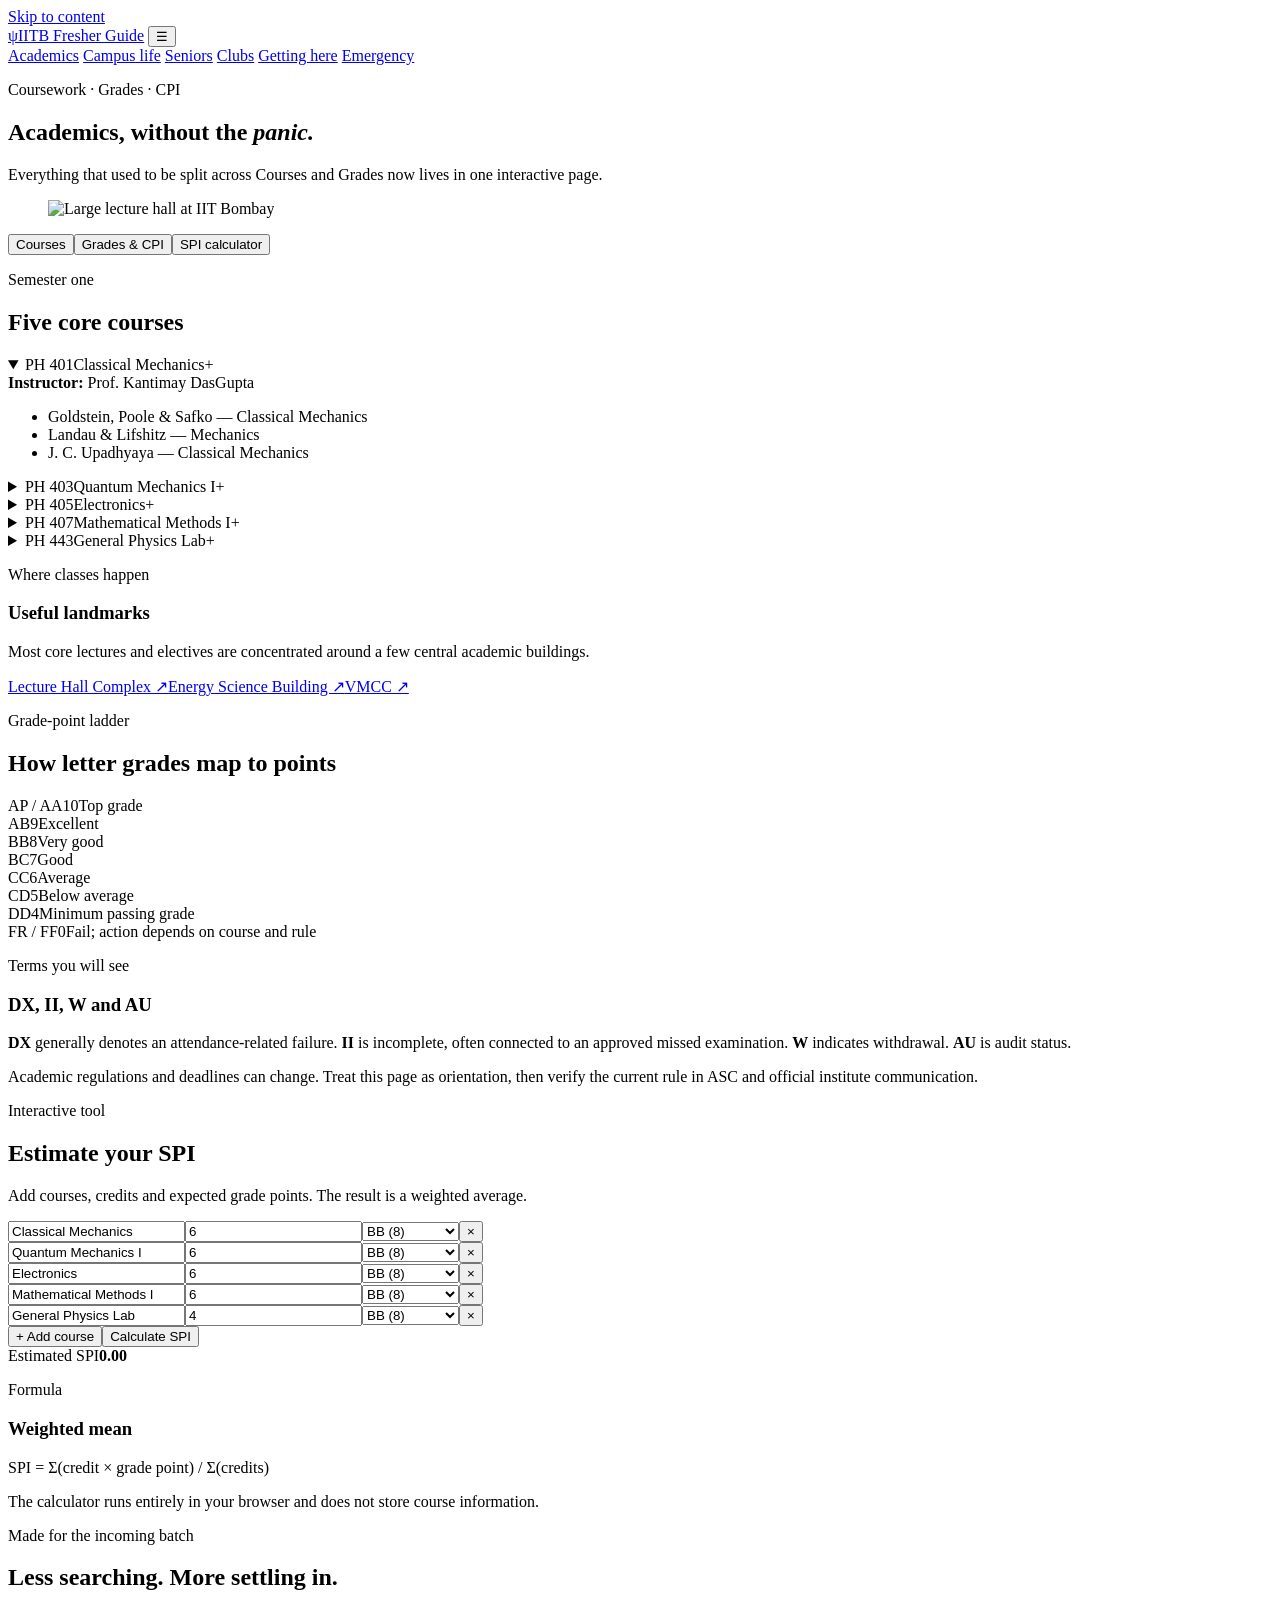
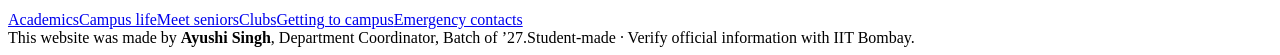
==== academics.html @ ac605605 "Create academics.html" ====
<!doctype html><html lang="en"><head><meta charset="utf-8"><meta name="viewport" content="width=device-width,initial-scale=1"><meta name="description" content="First-semester courses, grades, CPI and SPI calculator for IIT Bombay MSc Physics freshers."><meta name="theme-color" content="#111411"><title>Academics — IITB Fresher Guide</title><link rel="stylesheet" href="./styles.css"></head><body>
<a class="skip-link" href="#main">Skip to content</a>
<nav class="site-nav" aria-label="Primary navigation">
  <div class="shell nav-inner">
    <a class="brand" href="./index.html"><span class="brand-mark">ψ</span><span>IITB Fresher Guide</span></a>
    <button class="menu-toggle" type="button" aria-label="Open navigation" aria-expanded="false">☰</button>
    <div class="nav-links">
      <a href="./academics.html">Academics</a>
      <a href="./campus-life.html">Campus life</a>
      <a href="./seniors.html">Seniors</a>
      <a href="./clubs.html">Clubs</a>
      <a href="./transport.html">Getting here</a>
      <a class="nav-urgent" href="./emergency.html">Emergency</a>
    </div>
  </div>
</nav><main id="main">
<section class="page-hero"><div class="shell page-hero-grid"><div class="reveal"><p class="kicker">Coursework · Grades · CPI</p><h1 class="page-title">Academics, without the <em>panic.</em></h1><p class="lede">Everything that used to be split across Courses and Grades now lives in one interactive page.</p></div><figure class="page-visual reveal"><img src="./assets/lecture-hall.webp" alt="Large lecture hall at IIT Bombay"></figure></div></section>
<section class="section"><div class="shell"><div class="tab-bar" data-tabs=".academic-panel"><button class="tab-button" data-tab="courses" type="button">Courses</button><button class="tab-button" data-tab="grades" type="button">Grades & CPI</button><button class="tab-button" data-tab="calculator" type="button">SPI calculator</button></div>
<section id="courses" class="tab-panel academic-panel"><div class="content-grid"><div class="panel span-8"><p class="eyebrow">Semester one</p><h2>Five core courses</h2><div class="course-list">
<details class="course" open><summary><span class="course-code">PH 401</span><span class="course-title">Classical Mechanics</span><span class="course-plus">+</span></summary><div class="course-body"><strong>Instructor:</strong> Prof. Kantimay DasGupta<ul class="book-list"><li>Goldstein, Poole & Safko — Classical Mechanics</li><li>Landau & Lifshitz — Mechanics</li><li>J. C. Upadhyaya — Classical Mechanics</li></ul></div></details>
<details class="course"><summary><span class="course-code">PH 403</span><span class="course-title">Quantum Mechanics I</span><span class="course-plus">+</span></summary><div class="course-body"><strong>Instructor:</strong> Prof. Hridis Pal<ul class="book-list"><li>Nouredine Zettili — Quantum Mechanics</li><li>J. J. Sakurai — Modern Quantum Mechanics</li></ul></div></details>
<details class="course"><summary><span class="course-code">PH 405</span><span class="course-title">Electronics</span><span class="course-plus">+</span></summary><div class="course-body"><strong>Instructor:</strong> Prof. M. Maniraj<ul class="book-list"><li>Bryan H. Suits — Electronics for Physicists</li><li>Dennis L. Eggleston — Basic Electronics for Scientists and Engineers</li></ul></div></details>
<details class="course"><summary><span class="course-code">PH 407</span><span class="course-title">Mathematical Methods I</span><span class="course-plus">+</span></summary><div class="course-body"><strong>Instructor:</strong> Prof. Anirban Sain<ul class="book-list"><li>Arfken, Weber & Harris — Mathematical Methods for Physicists</li><li>Riley, Hobson & Bence — Mathematical Methods for Physics and Engineering</li></ul></div></details>
<details class="course"><summary><span class="course-code">PH 443</span><span class="course-title">General Physics Lab</span><span class="course-plus">+</span></summary><div class="course-body"><strong>Instructor:</strong> Prof. Pradip Sarin<p>Keep lab records current. A neat graph and uncertainty analysis are part of the experiment, not decoration.</p></div></details>
</div></div><aside class="panel span-4"><p class="eyebrow">Where classes happen</p><h3>Useful landmarks</h3><p>Most core lectures and electives are concentrated around a few central academic buildings.</p><div class="course-list"><a class="btn btn-secondary" target="_blank" rel="noopener" href="https://www.google.com/maps/search/?api=1&query=Lecture+Hall+Complex+IIT+Bombay">Lecture Hall Complex ↗</a><a class="btn btn-secondary" target="_blank" rel="noopener" href="https://www.google.com/maps/search/?api=1&query=DESE+IIT+Bombay">Energy Science Building ↗</a><a class="btn btn-secondary" target="_blank" rel="noopener" href="https://www.google.com/maps/search/?api=1&query=VMCC+IIT+Bombay">VMCC ↗</a></div></aside></div></section>
<section id="grades" class="tab-panel academic-panel"><div class="content-grid"><div class="panel span-7"><p class="eyebrow">Grade-point ladder</p><h2>How letter grades map to points</h2><div class="grade-ladder"><div class="grade-row"><span class="grade-letter">AP / AA</span><span class="grade-point">10</span><span>Top grade</span></div><div class="grade-row"><span class="grade-letter">AB</span><span class="grade-point">9</span><span>Excellent</span></div><div class="grade-row"><span class="grade-letter">BB</span><span class="grade-point">8</span><span>Very good</span></div><div class="grade-row"><span class="grade-letter">BC</span><span class="grade-point">7</span><span>Good</span></div><div class="grade-row"><span class="grade-letter">CC</span><span class="grade-point">6</span><span>Average</span></div><div class="grade-row"><span class="grade-letter">CD</span><span class="grade-point">5</span><span>Below average</span></div><div class="grade-row"><span class="grade-letter">DD</span><span class="grade-point">4</span><span>Minimum passing grade</span></div><div class="grade-row"><span class="grade-letter">FR / FF</span><span class="grade-point">0</span><span>Fail; action depends on course and rule</span></div></div></div><div class="panel span-5"><p class="eyebrow">Terms you will see</p><h3>DX, II, W and AU</h3><p><strong>DX</strong> generally denotes an attendance-related failure. <strong>II</strong> is incomplete, often connected to an approved missed examination. <strong>W</strong> indicates withdrawal. <strong>AU</strong> is audit status.</p><p>Academic regulations and deadlines can change. Treat this page as orientation, then verify the current rule in ASC and official institute communication.</p></div></div></section>
<section id="calculator" class="tab-panel academic-panel"><div class="content-grid"><div class="panel span-8"><p class="eyebrow">Interactive tool</p><h2>Estimate your SPI</h2><p>Add courses, credits and expected grade points. The result is a weighted average.</p><div class="calculator" id="spi-calculator"><div id="calc-rows"></div><div class="calc-actions"><button class="btn btn-secondary" id="add-course" type="button">+ Add course</button><button class="btn btn-primary" id="calculate-spi" type="button">Calculate SPI</button></div><div class="calc-result" aria-live="polite"><span>Estimated SPI</span><strong id="spi-result">0.00</strong></div></div></div><aside class="panel span-4"><p class="eyebrow">Formula</p><h3>Weighted mean</h3><p>SPI = Σ(credit × grade point) / Σ(credits)</p><p>The calculator runs entirely in your browser and does not store course information.</p></aside></div></section>
</div></section></main>
<footer class="site-footer">
  <div class="shell footer-main">
    <div><p class="eyebrow">Made for the incoming batch</p><h2 class="footer-title">Less searching. More settling in.</h2></div>
    <div class="footer-links"><a href="./academics.html">Academics</a><a href="./campus-life.html">Campus life</a><a href="./seniors.html">Meet seniors</a><a href="./clubs.html">Clubs</a><a href="./transport.html">Getting to campus</a><a href="./emergency.html">Emergency contacts</a></div>
  </div>
  <div class="shell credit-band"><span>This website was made by <strong>Ayushi Singh</strong>, Department Coordinator, Batch of ’27.</span><span>Student-made · Verify official information with IIT Bombay.</span></div>
</footer>
<script src="./site.js"></script>
<script>
const rows=document.querySelector('#calc-rows');
const gradeOptions=[['AP / AA',10],['AB',9],['BB',8],['BC',7],['CC',6],['CD',5],['DD',4],['FR / FF',0]];
function addRow(name='',credits=6,point=8){const row=document.createElement('div');row.className='calc-row';row.innerHTML=`<input class="field" aria-label="Course name" placeholder="Course name" value="${name}"><input class="field" aria-label="Credits" type="number" min="0" step=".5" value="${credits}"><select class="field grade-select" aria-label="Expected grade">${gradeOptions.map(([g,p])=>`<option value="${p}" ${p===point?'selected':''}>${g} (${p})</option>`).join('')}</select><button class="remove-row" type="button" aria-label="Remove course">×</button>`;row.querySelector('.remove-row').addEventListener('click',()=>row.remove());rows.appendChild(row)}
[['Classical Mechanics',6,8],['Quantum Mechanics I',6,8],['Electronics',6,8],['Mathematical Methods I',6,8],['General Physics Lab',4,8]].forEach(x=>addRow(...x));
document.querySelector('#add-course').addEventListener('click',()=>addRow());document.querySelector('#calculate-spi').addEventListener('click',()=>{let weighted=0,total=0;document.querySelectorAll('.calc-row').forEach(row=>{const c=Number(row.children[1].value);const p=Number(row.children[2].value);if(c>0){weighted+=c*p;total+=c}});document.querySelector('#spi-result').textContent=total?(weighted/total).toFixed(2):'0.00'});
</script></body></html>
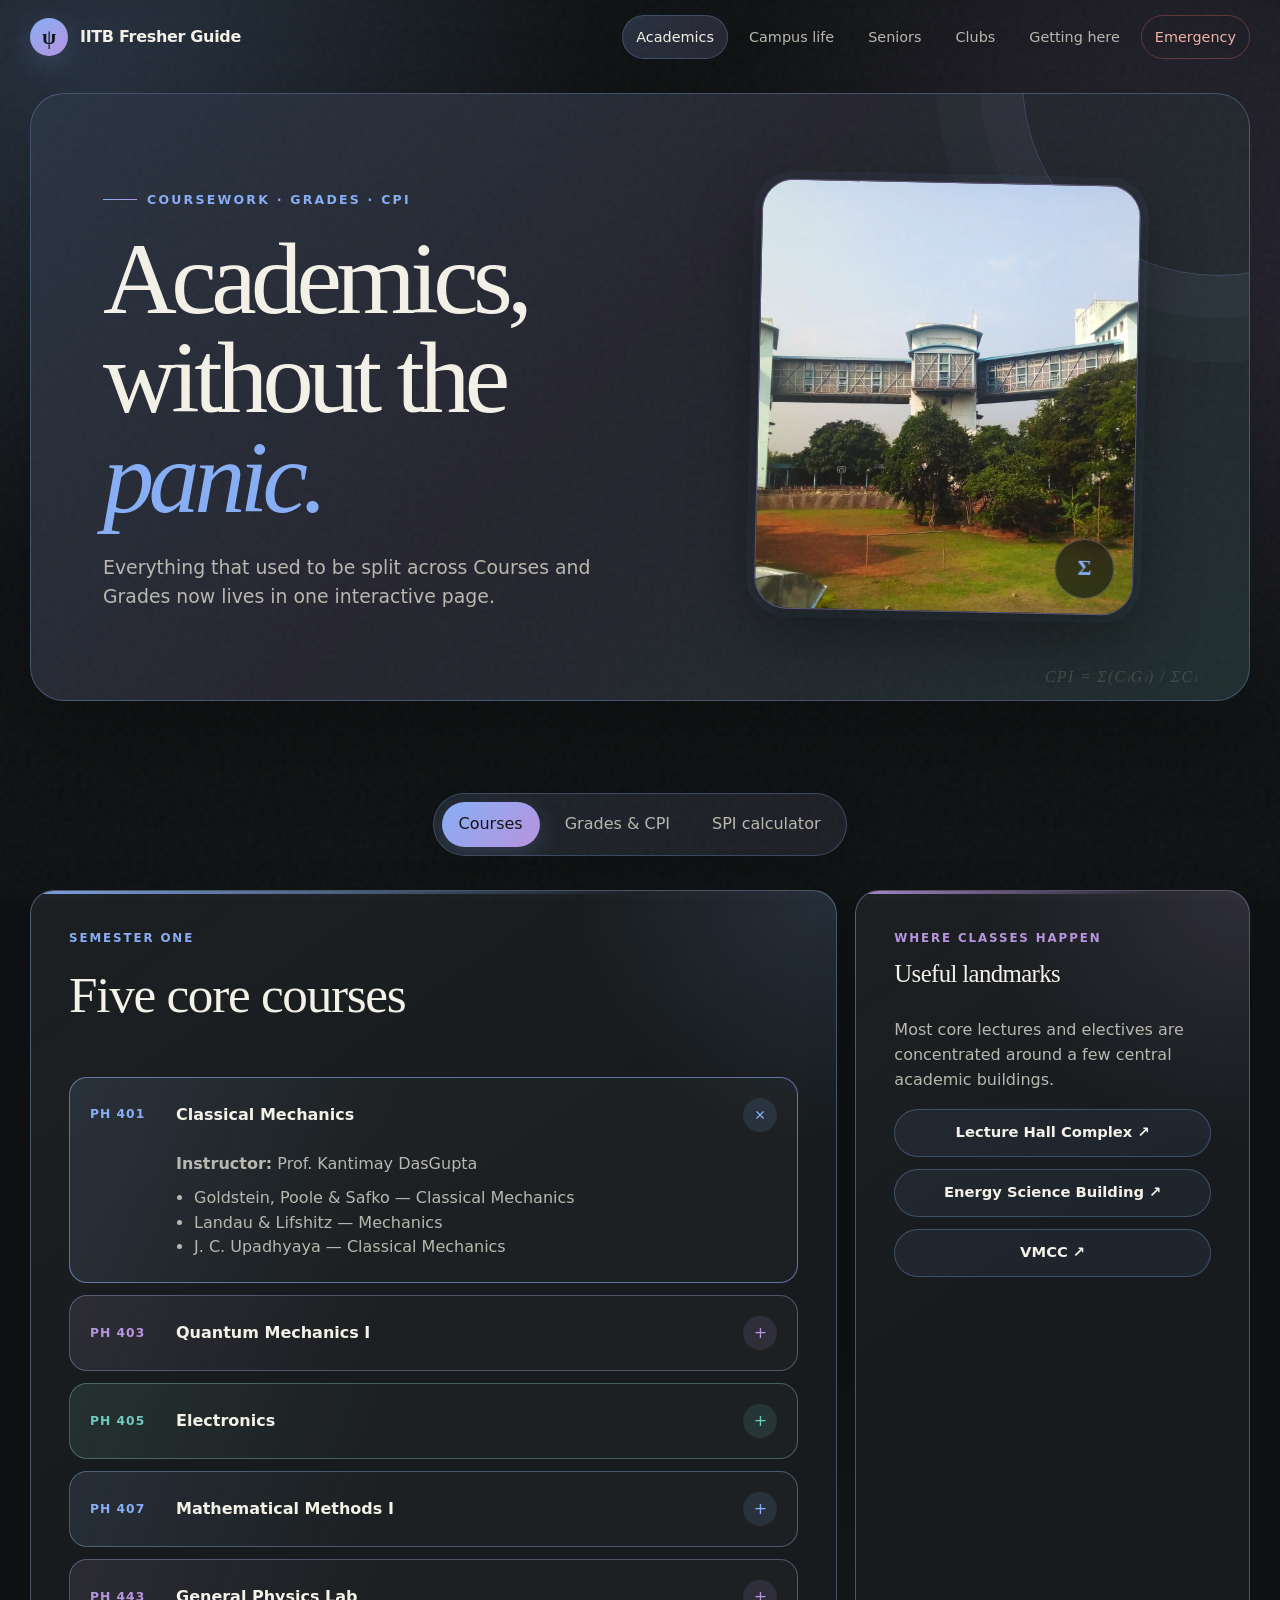
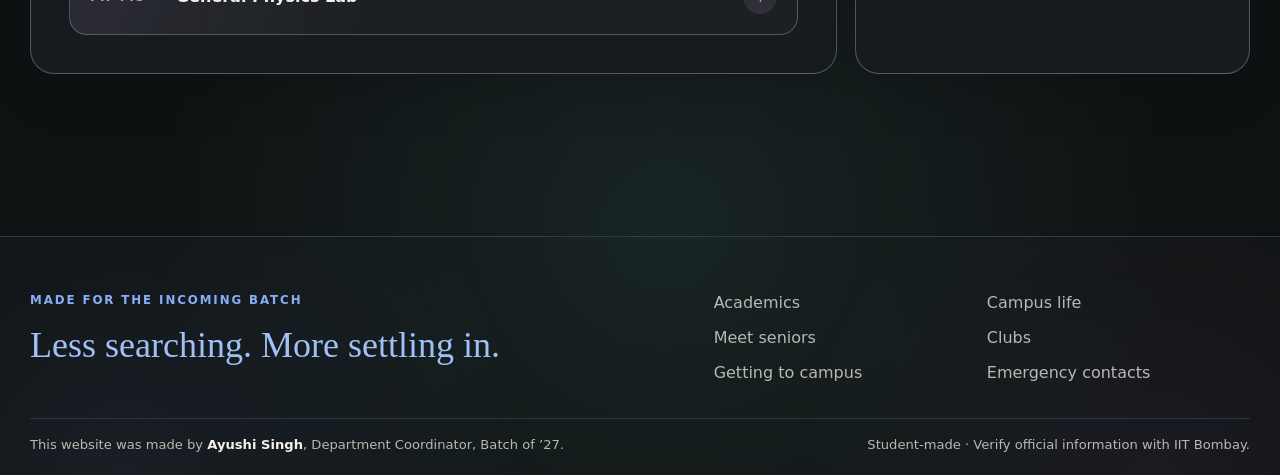
==== commit f66997c7: "Update academics.html" ====
--- a/academics.html
+++ b/academics.html
@@ -1,4 +1,4 @@
-<!doctype html><html lang="en"><head><meta charset="utf-8"><meta name="viewport" content="width=device-width,initial-scale=1"><meta name="description" content="First-semester courses, grades, CPI and SPI calculator for IIT Bombay MSc Physics freshers."><meta name="theme-color" content="#111411"><title>Academics — IITB Fresher Guide</title><link rel="stylesheet" href="./styles.css"></head><body>
+<!doctype html><html lang="en"><head><meta charset="utf-8"><meta name="viewport" content="width=device-width,initial-scale=1"><meta name="description" content="First-semester courses, grades, CPI and SPI calculator for IIT Bombay MSc Physics freshers."><meta name="theme-color" content="#20243f"><title>Academics — IITB Fresher Guide</title><link rel="stylesheet" href="./styles.css"></head><body class="guide-page page-academics">
 <a class="skip-link" href="#main">Skip to content</a>
 <nav class="site-nav" aria-label="Primary navigation">
   <div class="shell nav-inner">
--- a/styles.css
+++ b/styles.css
@@ -0,0 +1,1075 @@
+:root {
+  --ink: #f4f1e8;
+  --muted: #b9b8b0;
+  --paper: #111411;
+  --paper-2: #171a17;
+  --paper-3: #20231f;
+  --sage: #a8b89a;
+  --sage-deep: #697b61;
+  --clay: #c9896b;
+  --lavender: #a99cc7;
+  --sand: #d3bd95;
+  --blue: #8faeb4;
+  --danger: #d66f62;
+  --line: rgba(244, 241, 232, .12);
+  --shadow: 0 22px 70px rgba(0,0,0,.35);
+  --radius-xl: 32px;
+  --radius-lg: 24px;
+  --radius-md: 16px;
+  --max: 1220px;
+}
+
+* { box-sizing: border-box; }
+html { scroll-behavior: smooth; }
+body {
+  margin: 0;
+  min-height: 100vh;
+  background:
+    radial-gradient(circle at 12% 0%, rgba(168,184,154,.13), transparent 34rem),
+    radial-gradient(circle at 90% 10%, rgba(169,156,199,.1), transparent 30rem),
+    var(--paper);
+  color: var(--ink);
+  font-family: Inter, ui-sans-serif, system-ui, -apple-system, BlinkMacSystemFont, "Segoe UI", sans-serif;
+  line-height: 1.55;
+  -webkit-font-smoothing: antialiased;
+}
+body::before {
+  content: "";
+  position: fixed;
+  inset: 0;
+  pointer-events: none;
+  opacity: .16;
+  z-index: 99;
+  background-image: url("data:image/svg+xml,%3Csvg viewBox='0 0 180 180' xmlns='http://www.w3.org/2000/svg'%3E%3Cfilter id='n'%3E%3CfeTurbulence type='fractalNoise' baseFrequency='.9' numOctaves='3' stitchTiles='stitch'/%3E%3C/filter%3E%3Crect width='100%25' height='100%25' filter='url(%23n)' opacity='.22'/%3E%3C/svg%3E");
+}
+a { color: inherit; }
+img { max-width: 100%; display: block; }
+button, input, select { font: inherit; }
+button { color: inherit; }
+
+.shell { width: min(calc(100% - 32px), var(--max)); margin-inline: auto; }
+.skip-link { position: fixed; top: 12px; left: 12px; z-index: 200; transform: translateY(-150%); background: var(--ink); color: var(--paper); padding: 10px 14px; border-radius: 10px; }
+.skip-link:focus { transform: translateY(0); }
+
+.site-nav {
+  position: sticky; top: 0; z-index: 80;
+  border-bottom: 1px solid transparent;
+  transition: background .25s ease, border-color .25s ease, backdrop-filter .25s ease;
+}
+.site-nav.scrolled { background: rgba(17,20,17,.82); border-color: var(--line); backdrop-filter: blur(18px); }
+.nav-inner { min-height: 74px; display:flex; align-items:center; justify-content:space-between; gap: 20px; }
+.brand { display:flex; align-items:center; gap:12px; text-decoration:none; font-weight:750; letter-spacing:-.02em; }
+.brand-mark { width:38px; height:38px; display:grid; place-items:center; border-radius:50%; background:var(--sage); color:#172016; font-family:Georgia,serif; font-size:20px; }
+.nav-links { display:flex; align-items:center; gap:8px; }
+.nav-links a { padding:10px 13px; color:var(--muted); text-decoration:none; border-radius:999px; font-size:.9rem; }
+.nav-links a:hover, .nav-links a[aria-current="page"] { color:var(--ink); background:rgba(244,241,232,.07); }
+.nav-urgent { border:1px solid rgba(214,111,98,.35)!important; color:#efb0a8!important; }
+.menu-toggle { display:none; width:44px; height:44px; border:1px solid var(--line); background:var(--paper-2); border-radius:50%; cursor:pointer; }
+
+.hero { padding:72px 0 64px; }
+.hero-grid { display:grid; grid-template-columns:1.04fr .96fr; align-items:center; gap:clamp(38px,7vw,96px); }
+.kicker { display:inline-flex; align-items:center; gap:10px; margin:0 0 20px; color:var(--sage); font-size:.78rem; text-transform:uppercase; letter-spacing:.18em; font-weight:800; }
+.kicker::before { content:""; width:34px; height:1px; background:currentColor; }
+.display { margin:0; max-width:760px; font-family:Georgia, "Times New Roman", serif; font-weight:500; line-height:.98; letter-spacing:-.055em; font-size:clamp(3.35rem,8vw,7.15rem); text-wrap:balance; }
+.display em { color:var(--sage); font-weight:400; }
+.lede { max-width:650px; margin:26px 0 0; color:var(--muted); font-size:clamp(1rem,1.8vw,1.18rem); }
+.hero-actions { display:flex; flex-wrap:wrap; gap:12px; margin-top:30px; }
+.btn { display:inline-flex; align-items:center; justify-content:center; gap:9px; min-height:48px; padding:0 18px; border:1px solid var(--line); border-radius:999px; text-decoration:none; font-weight:700; font-size:.92rem; transition:transform .2s ease, background .2s ease, border-color .2s ease; }
+.btn:hover { transform:translateY(-2px); }
+.btn-primary { background:var(--ink); color:var(--paper); border-color:var(--ink); }
+.btn-secondary { background:rgba(244,241,232,.04); }
+
+.hero-collage { position:relative; min-height:560px; }
+.photo { position:absolute; overflow:hidden; border-radius:var(--radius-xl); border:1px solid rgba(244,241,232,.18); box-shadow:var(--shadow); background:var(--paper-2); }
+.photo img { width:100%; height:100%; object-fit:cover; transition:transform .8s cubic-bezier(.2,.8,.2,1); }
+.photo:hover img { transform:scale(1.04); }
+.photo-main { inset:0 56px 70px 0; transform:rotate(-2.4deg); }
+.photo-small { width:42%; height:39%; right:0; bottom:0; transform:rotate(3deg); }
+.photo-note { position:absolute; right:2%; top:4%; width:190px; padding:18px; border-radius:20px; background:var(--sand); color:#242016; transform:rotate(4deg); box-shadow:var(--shadow); font-size:.87rem; }
+.photo-note strong { display:block; font-family:Georgia,serif; font-size:1.4rem; margin-bottom:5px; }
+
+.marquee { overflow:hidden; border-block:1px solid var(--line); background:rgba(244,241,232,.025); }
+.marquee-track { display:flex; width:max-content; gap:42px; padding:13px 0; color:#cac8bf; font-size:.78rem; letter-spacing:.14em; text-transform:uppercase; animation:marquee 28s linear infinite; }
+.marquee-track span::before { content:"✦"; color:var(--sage); margin-right:42px; }
+@keyframes marquee { to { transform:translateX(-50%); } }
+
+.section { padding:92px 0; }
+.section-head { display:grid; grid-template-columns:1fr auto; gap:24px; align-items:end; margin-bottom:34px; }
+.eyebrow { margin:0 0 8px; color:var(--sage); text-transform:uppercase; letter-spacing:.16em; font-size:.74rem; font-weight:800; }
+.section-title { margin:0; font-family:Georgia,serif; font-size:clamp(2.15rem,5vw,4.2rem); font-weight:500; line-height:1.03; letter-spacing:-.04em; }
+.section-copy { max-width:520px; margin:12px 0 0; color:var(--muted); }
+.text-link { color:var(--ink); text-underline-offset:5px; }
+
+.bento { display:grid; grid-template-columns:repeat(12,1fr); gap:18px; }
+.bento-card { position:relative; min-height:280px; overflow:hidden; border:1px solid var(--line); border-radius:var(--radius-lg); background:var(--paper-2); text-decoration:none; isolation:isolate; transition:transform .35s cubic-bezier(.2,.8,.2,1), border-color .3s ease; }
+.bento-card:hover { transform:translateY(-6px); border-color:rgba(244,241,232,.28); }
+.bento-card:focus-visible { outline:2px solid var(--sage); outline-offset:4px; }
+.bento-card img { position:absolute; inset:0; width:100%; height:100%; object-fit:cover; z-index:-2; transition:transform .7s cubic-bezier(.2,.8,.2,1); }
+.bento-card:hover img { transform:scale(1.045); }
+.bento-card::after { content:""; position:absolute; inset:0; z-index:-1; background:linear-gradient(180deg,transparent 12%,rgba(11,13,11,.24) 50%,rgba(11,13,11,.94) 100%); }
+.card-content { position:absolute; inset:auto 0 0; padding:26px; }
+.card-number { display:inline-grid; place-items:center; width:34px; height:34px; border-radius:50%; background:rgba(244,241,232,.12); backdrop-filter:blur(12px); font-size:.73rem; margin-bottom:42px; }
+.card-title { margin:0; font-family:Georgia,serif; font-size:clamp(1.8rem,3vw,2.75rem); font-weight:500; letter-spacing:-.035em; }
+.card-copy { max-width:520px; margin:9px 0 0; color:#cfcec7; font-size:.94rem; }
+.card-tags { display:flex; flex-wrap:wrap; gap:7px; margin-top:16px; }
+.card-tags span { padding:6px 10px; border-radius:999px; background:rgba(244,241,232,.1); color:#e2e0d8; font-size:.72rem; }
+.card-arrow { position:absolute; top:22px; right:22px; width:46px; height:46px; display:grid; place-items:center; border-radius:50%; background:rgba(17,20,17,.72); backdrop-filter:blur(12px); font-size:1.15rem; transition:transform .3s ease; }
+.bento-card:hover .card-arrow { transform:rotate(45deg); }
+.span-7 { grid-column:span 7; }
+.span-5 { grid-column:span 5; }
+.span-4 { grid-column:span 4; }
+.span-8 { grid-column:span 8; }
+.tall { min-height:470px; }
+.medium { min-height:350px; }
+.solid-sage { background:var(--sage-deep); }
+.solid-clay { background:#6d4033; }
+.solid-lavender { background:#554d68; }
+.solid-sage::after, .solid-clay::after, .solid-lavender::after { background:linear-gradient(180deg,rgba(0,0,0,.03),rgba(0,0,0,.42)); }
+
+.senior-mosaic { position:absolute; inset:24px 24px auto auto; display:flex; }
+.senior-mosaic img, .senior-mosaic .avatar-dot { width:58px; height:58px; margin-left:-12px; border-radius:50%; object-fit:cover; object-position:center 25%; border:3px solid #554d68; background:var(--paper-3); }
+
+.quick-grid { display:grid; grid-template-columns:repeat(4,1fr); gap:14px; }
+.quick-item { padding:22px; border:1px solid var(--line); border-radius:var(--radius-md); background:rgba(244,241,232,.03); }
+.quick-icon { width:42px; height:42px; display:grid; place-items:center; border-radius:14px; background:rgba(168,184,154,.13); color:var(--sage); margin-bottom:28px; }
+.quick-item h3 { margin:0 0 6px; font-size:1rem; }
+.quick-item p { margin:0; color:var(--muted); font-size:.84rem; }
+
+.page-hero { padding:56px 0 54px; }
+.page-hero-grid { display:grid; grid-template-columns:1fr .82fr; gap:55px; align-items:center; }
+.page-title { margin:0; font-family:Georgia,serif; font-size:clamp(3.2rem,8vw,6.6rem); line-height:.97; letter-spacing:-.055em; font-weight:500; }
+.page-title em { color:var(--sage); }
+.page-visual { height:430px; border-radius:var(--radius-xl); overflow:hidden; border:1px solid var(--line); box-shadow:var(--shadow); }
+.page-visual img { width:100%; height:100%; object-fit:cover; }
+
+.tab-bar { position:sticky; top:74px; z-index:40; display:flex; gap:8px; padding:8px; margin:0 auto 34px; width:max-content; max-width:100%; overflow:auto; border:1px solid var(--line); border-radius:999px; background:rgba(23,26,23,.85); backdrop-filter:blur(18px); }
+.tab-button { border:0; background:transparent; color:var(--muted); padding:10px 17px; border-radius:999px; cursor:pointer; white-space:nowrap; }
+.tab-button.active { background:var(--ink); color:var(--paper); }
+.tab-panel { display:none; }
+.tab-panel.active { display:block; animation:panel-in .36s ease both; }
+@keyframes panel-in { from { opacity:0; transform:translateY(9px); } }
+
+.content-grid { display:grid; grid-template-columns:repeat(12,1fr); gap:18px; }
+.panel { border:1px solid var(--line); border-radius:var(--radius-lg); background:var(--paper-2); padding:clamp(22px,4vw,38px); }
+.panel h2, .panel h3 { margin-top:0; font-family:Georgia,serif; font-weight:500; letter-spacing:-.025em; }
+.panel h2 { font-size:clamp(2rem,4vw,3.3rem); }
+.panel h3 { font-size:1.55rem; }
+.panel p { color:var(--muted); }
+.panel.span-8, .panel.span-4, .panel.span-6 { min-height:100%; }
+.span-6 { grid-column:span 6; }
+
+.course-list { display:grid; gap:12px; }
+.course { border:1px solid var(--line); border-radius:18px; overflow:hidden; background:rgba(244,241,232,.025); }
+.course summary { display:grid; grid-template-columns:70px 1fr auto; align-items:center; gap:16px; padding:20px; cursor:pointer; list-style:none; }
+.course summary::-webkit-details-marker { display:none; }
+.course-code { color:var(--sage); font-size:.77rem; font-weight:800; letter-spacing:.08em; }
+.course-title { font-weight:750; }
+.course-plus { width:34px; height:34px; display:grid; place-items:center; border-radius:50%; background:rgba(244,241,232,.06); transition:transform .25s ease; }
+.course[open] .course-plus { transform:rotate(45deg); }
+.course-body { padding:0 20px 22px 106px; color:var(--muted); }
+.book-list { margin:9px 0 0; padding-left:18px; }
+
+.grade-ladder { display:grid; gap:9px; }
+.grade-row { display:grid; grid-template-columns:72px 60px 1fr; align-items:center; gap:12px; padding:13px 15px; border-radius:14px; background:rgba(244,241,232,.035); }
+.grade-letter { font-weight:850; color:var(--sage); }
+.grade-point { font-family:Georgia,serif; font-size:1.3rem; }
+
+.calculator { display:grid; gap:14px; }
+.calc-row { display:grid; grid-template-columns:1.5fr .65fr 1fr 42px; gap:10px; }
+.field { width:100%; min-height:46px; border:1px solid var(--line); border-radius:12px; background:#0e110e; color:var(--ink); padding:0 12px; }
+.remove-row { border:1px solid var(--line); background:transparent; border-radius:12px; cursor:pointer; }
+.calc-actions { display:flex; gap:10px; flex-wrap:wrap; }
+.calc-result { margin-top:12px; padding:24px; border-radius:20px; background:var(--sage); color:#172016; }
+.calc-result strong { display:block; font-family:Georgia,serif; font-size:3.8rem; line-height:1; }
+
+.filters { display:flex; flex-wrap:wrap; gap:8px; margin-bottom:22px; }
+.filter-chip { border:1px solid var(--line); background:transparent; color:var(--muted); padding:9px 13px; border-radius:999px; cursor:pointer; }
+.filter-chip.active { background:var(--sage); color:#172016; border-color:var(--sage); }
+.food-grid { display:grid; grid-template-columns:repeat(3,1fr); gap:14px; }
+.food-card { border:1px solid var(--line); border-radius:18px; padding:20px; background:rgba(244,241,232,.025); transition:transform .2s ease, border-color .2s ease; }
+.food-card:hover { transform:translateY(-3px); border-color:rgba(168,184,154,.45); }
+.food-card h3 { margin:0 0 6px; font-family:Georgia,serif; font-size:1.45rem; font-weight:500; }
+.food-meta { display:flex; gap:7px; flex-wrap:wrap; margin-bottom:15px; }
+.food-meta span { color:var(--sage); font-size:.72rem; }
+.food-card p { min-height:66px; }
+.map-link { display:inline-flex; gap:7px; color:var(--ink); text-underline-offset:4px; font-size:.88rem; }
+
+.checklist { display:grid; gap:10px; }
+.check { display:flex; gap:14px; align-items:flex-start; padding:16px; border:1px solid var(--line); border-radius:15px; background:rgba(244,241,232,.025); cursor:pointer; }
+.check input { margin-top:4px; accent-color:var(--sage); }
+.check.done { opacity:.55; }
+.check.done strong { text-decoration:line-through; }
+.check small { display:block; color:var(--muted); margin-top:3px; }
+
+.senior-controls { display:grid; grid-template-columns:1fr auto; gap:14px; margin-bottom:26px; }
+.search-box { min-height:50px; padding:0 16px; border:1px solid var(--line); border-radius:999px; background:var(--paper-2); color:var(--ink); }
+.senior-grid { display:grid; grid-template-columns:repeat(3,1fr); gap:16px; }
+.senior-card {
+  --senior-accent:var(--sage);
+  position:relative;
+  overflow:hidden;
+  min-height:260px;
+  padding:20px;
+  border:1px solid color-mix(in srgb,var(--senior-accent) 26%,var(--line));
+  border-radius:22px;
+  background:
+    radial-gradient(circle at 92% 8%,color-mix(in srgb,var(--senior-accent) 13%,transparent),transparent 34%),
+    var(--paper-2);
+  transition:transform .3s ease,border-color .3s ease,box-shadow .3s ease;
+}
+.senior-card::after {
+  content:"";
+  position:absolute;
+  width:160px;
+  height:160px;
+  right:-92px;
+  bottom:-104px;
+  border:1px solid color-mix(in srgb,var(--senior-accent) 23%,transparent);
+  border-radius:50%;
+  box-shadow:0 0 0 24px color-mix(in srgb,var(--senior-accent) 5%,transparent);
+  pointer-events:none;
+}
+.senior-card:hover {
+  transform:translateY(-5px);
+  border-color:color-mix(in srgb,var(--senior-accent) 52%,var(--line));
+  box-shadow:0 18px 38px rgba(0,0,0,.18);
+}
+.senior-card[data-senior-category="research"] { --senior-accent:#86aee8; }
+.senior-card[data-senior-category="industry"] { --senior-accent:#d6a35d; }
+.senior-card[data-senior-category="teaching"] { --senior-accent:#8fc7ac; }
+.senior-card[data-senior-category="exploring"] { --senior-accent:#c29ad7; }
+.senior-card-head { display:flex; align-items:center; gap:14px; position:relative; z-index:1; }
+.senior-orbit {
+  position:relative;
+  display:grid;
+  flex:0 0 62px;
+  width:62px;
+  height:62px;
+  place-items:center;
+  border:1px solid color-mix(in srgb,var(--senior-accent) 52%,transparent);
+  border-radius:50%;
+  background:color-mix(in srgb,var(--senior-accent) 11%,transparent);
+}
+.senior-orbit::before,
+.senior-orbit::after {
+  content:"";
+  position:absolute;
+  inset:8px -5px;
+  border:1px solid color-mix(in srgb,var(--senior-accent) 48%,transparent);
+  border-radius:50%;
+  transform:rotate(52deg);
+}
+.senior-orbit::after { transform:rotate(-52deg); }
+.senior-orbit span { position:relative; z-index:1; color:var(--senior-accent); font:600 1.45rem/1 Georgia,serif; }
+.senior-heading { min-width:0; }
+.senior-heading h2 { margin:5px 0 0; font-family:Georgia,serif; font-size:1.55rem; font-weight:500; line-height:1.1; }
+.senior-badge {
+  display:inline-flex;
+  padding:4px 8px;
+  border-radius:999px;
+  background:color-mix(in srgb,var(--senior-accent) 11%,transparent);
+  color:var(--senior-accent);
+  font-size:.66rem;
+  font-weight:700;
+  text-transform:uppercase;
+  letter-spacing:.09em;
+}
+.senior-body { position:relative; z-index:1; padding:0; }
+.senior-info { margin-top:18px; display:grid; gap:12px; }
+.senior-info div { border-top:1px solid var(--line); padding-top:11px; }
+.senior-info small { display:block; color:var(--senior-accent); text-transform:uppercase; letter-spacing:.08em; font-size:.65rem; margin-bottom:3px; }
+.senior-info p { margin:0; color:#d4d2cb; font-size:.88rem; line-height:1.5; }
+.senior-details { margin-top:14px; }
+.senior-details summary { cursor:pointer; color:var(--lavender); }
+.empty-state { grid-column:1/-1; padding:50px; text-align:center; border:1px dashed var(--line); border-radius:22px; color:var(--muted); }
+
+.info-strip { display:grid; grid-template-columns:repeat(3,1fr); gap:14px; }
+.info-strip > div { padding:20px; border-radius:18px; background:rgba(244,241,232,.035); border:1px solid var(--line); }
+.info-strip strong { display:block; font-family:Georgia,serif; font-size:2rem; color:var(--sage); }
+
+.site-footer { margin-top:70px; border-top:1px solid var(--line); }
+.footer-main { display:grid; grid-template-columns:1.2fr 1fr; gap:40px; padding:54px 0 32px; }
+.footer-title { margin:0; font-family:Georgia,serif; font-size:2.25rem; font-weight:500; }
+.footer-links { display:grid; grid-template-columns:repeat(2,1fr); gap:10px; }
+.footer-links a { color:var(--muted); text-decoration:none; }
+.footer-links a:hover { color:var(--ink); }
+.credit-band { padding:16px 0 20px; border-top:1px solid var(--line); color:var(--muted); font-size:.82rem; display:flex; justify-content:space-between; gap:20px; flex-wrap:wrap; }
+.credit-band strong { color:var(--ink); }
+
+.reveal { opacity:0; transform:translateY(22px); transition:opacity .7s ease, transform .7s ease; }
+.reveal.visible { opacity:1; transform:none; }
+
+@media (max-width: 980px) {
+  .hero-grid, .page-hero-grid { grid-template-columns:1fr; }
+  .hero-collage { min-height:490px; }
+  .span-7,.span-5,.span-4,.span-8,.span-6 { grid-column:span 12; }
+  .tall,.medium { min-height:390px; }
+  .quick-grid { grid-template-columns:repeat(2,1fr); }
+  .food-grid,.senior-grid { grid-template-columns:repeat(2,1fr); }
+  .footer-main { grid-template-columns:1fr; }
+}
+
+@media (max-width: 760px) {
+  .nav-links { display:none; position:absolute; top:68px; left:16px; right:16px; padding:12px; flex-direction:column; align-items:stretch; border:1px solid var(--line); border-radius:20px; background:rgba(17,20,17,.96); backdrop-filter:blur(18px); }
+  .nav-links.open { display:flex; }
+  .nav-links a { padding:12px 14px; }
+  .menu-toggle { display:grid; place-items:center; }
+  .hero { padding-top:42px; }
+  .hero-collage { min-height:400px; }
+  .photo-main { inset:0 36px 55px 0; }
+  .photo-note { width:155px; font-size:.75rem; }
+  .section { padding:68px 0; }
+  .section-head { grid-template-columns:1fr; }
+  .section-head .btn { justify-self:start; }
+  .food-grid,.senior-grid { grid-template-columns:1fr; }
+  .senior-controls { grid-template-columns:1fr; }
+  .calc-row { grid-template-columns:1fr 80px 1fr 42px; }
+  .info-strip { grid-template-columns:1fr; }
+  .page-visual { height:330px; }
+}
+
+@media (max-width: 520px) {
+  .shell { width:min(calc(100% - 20px),var(--max)); }
+  .display { font-size:3.35rem; }
+  .hero-collage { min-height:350px; }
+  .photo-note { display:none; }
+  .quick-grid { grid-template-columns:1fr; }
+  .card-content { padding:22px; }
+  .calc-row { grid-template-columns:1fr 74px; }
+  .calc-row .grade-select { grid-column:1; }
+  .remove-row { grid-column:2; grid-row:2; }
+  .course summary { grid-template-columns:58px 1fr auto; padding:16px; }
+  .course-body { padding:0 16px 18px; }
+  .grade-row { grid-template-columns:60px 48px 1fr; font-size:.84rem; }
+}
+
+@media (prefers-reduced-motion: reduce) {
+  *,*::before,*::after { scroll-behavior:auto!important; animation:none!important; transition-duration:.01ms!important; }
+  .reveal { opacity:1; transform:none; }
+}
+
+/* =========================================================
+   Physics dashboard homepage — compact, colourful, immediate
+   ========================================================= */
+.physics-dashboard-page {
+  --dash-bg: #090e1a;
+  --dash-panel: #111827;
+  --dash-cream: #f7f1e6;
+  --dash-muted: #c3cad8;
+  --dash-cyan: #5fd8e6;
+  --dash-violet: #9b8af7;
+  --dash-mango: #e6b85c;
+  --dash-coral: #ed786d;
+  --dash-mint: #66c9a4;
+  --dash-blue: #6f9fe8;
+  background:
+    radial-gradient(circle at 15% 5%, rgba(83, 92, 170, .23), transparent 34rem),
+    radial-gradient(circle at 82% 20%, rgba(45, 137, 151, .18), transparent 32rem),
+    linear-gradient(155deg, #080d18 0%, #0d1424 60%, #080c16 100%);
+  color: var(--dash-cream);
+  overflow-x: hidden;
+}
+
+.physics-dashboard-page::before {
+  opacity: .08;
+}
+
+.physics-sky {
+  position: fixed;
+  inset: 0;
+  z-index: 0;
+  overflow: hidden;
+  pointer-events: none;
+}
+.physics-sky::before {
+  content: "";
+  position: absolute;
+  inset: 0;
+  opacity: .17;
+  background-image:
+    linear-gradient(rgba(137, 161, 210, .14) 1px, transparent 1px),
+    linear-gradient(90deg, rgba(137, 161, 210, .14) 1px, transparent 1px);
+  background-size: 72px 72px;
+  mask-image: linear-gradient(to bottom, black, transparent 80%);
+}
+.formula {
+  position: absolute;
+  font-family: "Courier New", monospace;
+  color: rgba(180, 204, 244, .28);
+  letter-spacing: .04em;
+  filter: blur(.1px);
+}
+.f1 { top: 13%; left: 3%; transform: rotate(-9deg); }
+.f2 { top: 8%; right: 9%; transform: rotate(8deg); }
+.f3 { bottom: 12%; left: 7%; transform: rotate(4deg); }
+.f4 { bottom: 8%; right: 6%; transform: rotate(-5deg); }
+.wave-field { position: absolute; inset: auto 0 1% 0; width: 100%; height: 30%; opacity: .17; }
+.wave-field path { fill: none; stroke: var(--dash-cyan); stroke-width: 1.5; stroke-dasharray: 8 10; }
+.wave-field path:last-child { stroke: var(--dash-violet); }
+
+.dashboard-nav {
+  position: relative;
+  z-index: 10;
+  width: min(calc(100% - 36px), 1480px);
+  min-height: 66px;
+  margin: 0 auto;
+  display: grid;
+  grid-template-columns: 1fr auto 1fr;
+  align-items: center;
+  gap: 24px;
+  border-bottom: 1px solid rgba(255,255,255,.1);
+}
+.dashboard-brand { display: inline-flex; align-items: center; gap: 12px; width: max-content; text-decoration: none; }
+.dashboard-brand strong { display: block; font-size: .96rem; letter-spacing: .02em; }
+.dashboard-brand small { display: block; margin-top: 1px; color: #9ba8bd; font-size: .68rem; letter-spacing: .1em; text-transform: uppercase; }
+.brand-orbit { position: relative; width: 36px; height: 36px; border: 1px solid rgba(95,216,230,.45); border-radius: 50%; transform: rotate(-24deg); }
+.brand-orbit::before, .brand-orbit::after { content:""; position:absolute; inset: 7px -5px; border:1px solid rgba(155,138,247,.42); border-radius:50%; }
+.brand-orbit::after { transform: rotate(62deg); }
+.brand-orbit i { position:absolute; left:50%; top:50%; width:6px; height:6px; border-radius:50%; background:var(--dash-mango); transform:translate(-50%,-50%); box-shadow:0 0 16px rgba(230,184,92,.75); }
+.dashboard-nav-links { display: flex; gap: 4px; padding: 5px; border: 1px solid rgba(255,255,255,.08); border-radius: 999px; background: rgba(17,24,39,.55); backdrop-filter: blur(16px); }
+.dashboard-nav-links a { padding: 8px 13px; border-radius: 999px; color: #b7c0d1; text-decoration: none; font-size: .82rem; }
+.dashboard-nav-links a:hover, .dashboard-nav-links a:focus-visible { background: rgba(255,255,255,.08); color: white; outline: none; }
+.emergency-pill { justify-self: end; display:inline-flex; align-items:center; gap:8px; padding:9px 14px; border-radius:999px; background:rgba(237,120,109,.12); border:1px solid rgba(237,120,109,.42); color:#ffd8d4; text-decoration:none; font-size:.82rem; }
+.emergency-pill span { color:var(--dash-coral); font-size:.7rem; animation:emergency-pulse 1.7s ease-in-out infinite; }
+@keyframes emergency-pulse { 50% { opacity:.35; transform:scale(.72); } }
+
+.dashboard-main { position: relative; z-index: 2; width: min(calc(100% - 36px), 1480px); margin: 0 auto; padding: 24px 0 22px; }
+.dashboard-intro { display: grid; grid-template-columns: minmax(0, 1.3fr) minmax(300px, .7fr); gap: 42px; align-items: end; margin-bottom: 20px; }
+.dashboard-kicker { margin: 0 0 8px; color: var(--dash-cyan); font: 700 .72rem/1.3 "Courier New", monospace; letter-spacing: .16em; text-transform: uppercase; }
+.dashboard-intro h1 { max-width: 900px; margin: 0; font-size: clamp(2.3rem, 4.9vw, 4.9rem); line-height: .96; letter-spacing: -.05em; }
+.dashboard-intro h1 span { color: #a9bdf0; font-family: Georgia, serif; font-style: italic; font-weight: 500; }
+.intro-side { max-width: 490px; justify-self: end; }
+.intro-side > p { margin: 0 0 12px; color: #aeb7c8; font-size: .91rem; line-height: 1.55; }
+.live-equation { display:flex; align-items:center; justify-content:space-between; gap:14px; padding:10px 13px; border:1px solid rgba(95,216,230,.2); border-radius:12px; background:rgba(12,19,34,.66); }
+.live-equation span { color:#8290a7; font-size:.67rem; text-transform:uppercase; letter-spacing:.1em; }
+.live-equation strong { color:var(--dash-cyan); font:700 .78rem/1.2 "Courier New",monospace; text-align:right; }
+
+.dashboard-grid { display: grid; grid-template-columns: repeat(12, minmax(0, 1fr)); grid-template-rows: minmax(220px, 28vh) minmax(205px, 25vh); gap: 14px; }
+.dashboard-card {
+  position: relative;
+  min-height: 0;
+  overflow: hidden;
+  border: 1px solid rgba(255,255,255,.13);
+  border-radius: 24px;
+  background: #131b2c;
+  color: white;
+  text-decoration: none;
+  isolation: isolate;
+  box-shadow: 0 18px 45px rgba(1,5,14,.28);
+  transform-style: preserve-3d;
+  transition: transform .25s ease, border-color .25s ease, box-shadow .25s ease;
+}
+.dashboard-card:hover, .dashboard-card:focus-visible { border-color: rgba(255,255,255,.38); box-shadow: 0 24px 64px rgba(1,5,14,.48); outline:none; }
+.dashboard-card > img { position:absolute; inset:0; width:100%; height:100%; object-fit:cover; z-index:-3; transition:transform .55s ease, filter .55s ease; }
+.dashboard-card:hover > img { transform:scale(1.045); }
+.card-shade { position:absolute; inset:0; z-index:-2; }
+.card-topline { position:absolute; z-index:3; top:17px; left:18px; right:18px; display:flex; align-items:center; justify-content:space-between; }
+.card-index { display:inline-flex; align-items:center; min-height:27px; padding:0 9px; border:1px solid rgba(255,255,255,.25); border-radius:999px; color:rgba(255,255,255,.8); background:rgba(6,10,20,.25); backdrop-filter:blur(10px); font:700 .67rem/1 "Courier New",monospace; letter-spacing:.1em; }
+.card-symbol { font: 500 1.8rem/1 Georgia, serif; color: rgba(255,255,255,.78); }
+.dashboard-card-content { position:absolute; z-index:2; left:20px; right:20px; bottom:20px; transform:translateZ(18px); }
+.dashboard-card-content h2 { margin:4px 0 6px; font-family: Georgia, serif; font-size:clamp(1.65rem,2.3vw,2.65rem); line-height:1; font-weight:500; letter-spacing:-.035em; }
+.dashboard-card-content > p:not(.card-label) { max-width:620px; margin:0; color:rgba(255,255,255,.78); font-size:.86rem; line-height:1.45; }
+.card-label { margin:0; color:rgba(255,255,255,.67); font:700 .64rem/1.2 "Courier New",monospace; letter-spacing:.13em; text-transform:uppercase; }
+.mini-links { display:flex; gap:6px; flex-wrap:wrap; margin-top:11px; }
+.mini-links span { padding:5px 8px; border-radius:999px; background:rgba(255,255,255,.12); border:1px solid rgba(255,255,255,.12); color:rgba(255,255,255,.87); font-size:.63rem; }
+.open-card { position:absolute; z-index:4; right:18px; top:54px; padding:7px 9px; border-radius:10px; background:rgba(6,10,20,.36); color:white; font-size:.68rem; opacity:0; transform:translateY(-5px); transition:opacity .2s ease, transform .2s ease; backdrop-filter:blur(12px); }
+.dashboard-card:hover .open-card, .dashboard-card:focus-visible .open-card { opacity:1; transform:none; }
+.card-equation { position:absolute; right:18px; bottom:18px; z-index:2; color:rgba(255,255,255,.52); font:700 .68rem/1.2 "Courier New",monospace; }
+
+.card-wide { grid-column: span 5; }
+.card-medium { grid-column: span 4; }
+.card-narrow { grid-column: span 3; }
+.card-third { grid-column: span 4; }
+
+.academic-card .card-shade { background:linear-gradient(115deg, rgba(35,50,116,.95) 0%, rgba(42,73,132,.72) 54%, rgba(10,16,34,.5) 100%); }
+.academic-card { border-color:rgba(111,159,232,.4); }
+.academic-card::after { content:""; position:absolute; width:220px; height:220px; right:-70px; top:-90px; border:1px solid rgba(111,159,232,.45); border-radius:50%; box-shadow:0 0 0 30px rgba(111,159,232,.06),0 0 0 65px rgba(111,159,232,.04); }
+
+.campus-card .card-shade { background:linear-gradient(135deg, rgba(93,71,22,.9), rgba(62,78,35,.82) 58%, rgba(15,25,18,.45)); }
+.campus-card { border-color:rgba(230,184,92,.42); }
+
+.emergency-card { background:linear-gradient(145deg,#7f2f39,#cc625c 72%,#ef9380); border-color:rgba(255,208,200,.42); }
+.emergency-card::before { content:"+"; position:absolute; right:14px; bottom:-42px; color:rgba(255,255,255,.1); font:700 13rem/1 system-ui; }
+.emergency-card .dashboard-card-content { bottom:17px; }
+.emergency-number { display:block; margin-top:8px; font:500 3rem/1 Georgia,serif; color:#fff5f3; }
+.emergency-rings { position:absolute; width:190px; height:190px; right:-65px; top:-70px; border:1px solid rgba(255,255,255,.22); border-radius:50%; box-shadow:0 0 0 25px rgba(255,255,255,.05),0 0 0 53px rgba(255,255,255,.035); }
+.pulse-dot { width:9px; height:9px; border-radius:50%; background:#fff4ef; box-shadow:0 0 0 7px rgba(255,255,255,.12); }
+
+.seniors-card { background:linear-gradient(140deg,#492e62,#6d4d86 58%,#b37ca0); border-color:rgba(207,165,229,.35); }
+.portrait-stack { position:absolute; right:18px; top:17px; display:flex; z-index:1; }
+.physics-peer-stack span {
+  display:grid;
+  width:54px;
+  height:54px;
+  margin-left:-11px;
+  place-items:center;
+  border:2px solid rgba(245,226,255,.36);
+  border-radius:50%;
+  background:linear-gradient(145deg,rgba(255,255,255,.16),rgba(30,16,43,.42));
+  color:#f1dfff;
+  font:600 1.05rem/1 Georgia,serif;
+  box-shadow:0 8px 24px rgba(20,7,32,.18);
+}
+.physics-peer-stack span:first-child { margin-left:0; }
+.physics-peer-stack span:nth-child(2) { color:#d4efff; transform:translateY(7px); }
+.physics-peer-stack span:nth-child(3) { color:#efe7b4; }
+.seniors-card .card-symbol { opacity:0; }
+
+.clubs-card .card-shade { background:linear-gradient(135deg,rgba(13,81,82,.91),rgba(32,116,103,.75),rgba(10,31,37,.55)); }
+.clubs-card { border-color:rgba(102,201,164,.38); }
+.clubs-card::after { content:"✦"; position:absolute; right:28px; bottom:18px; color:rgba(255,255,255,.13); font-size:6rem; }
+
+.transport-card .card-shade { background:linear-gradient(135deg,rgba(24,51,93,.94),rgba(55,89,137,.76),rgba(15,28,47,.56)); }
+.transport-card { border-color:rgba(95,216,230,.32); }
+
+.dashboard-bottom { display:flex; align-items:center; justify-content:space-between; gap:20px; padding:15px 2px 0; color:#8f9aae; font-size:.72rem; }
+.bottom-note { display:flex; align-items:center; gap:9px; }
+.bottom-note span { display:grid; place-items:center; width:27px; height:27px; border-radius:50%; background:rgba(95,216,230,.11); color:var(--dash-cyan); }
+.bottom-note p, .maker-credit { margin:0; }
+.bottom-note strong, .maker-credit strong { color:#dfe5ef; }
+
+@media (max-width: 1080px) {
+  .dashboard-nav { grid-template-columns:1fr auto; }
+  .dashboard-nav-links { display:none; }
+  .dashboard-intro { grid-template-columns:1fr; gap:12px; }
+  .intro-side { justify-self:start; max-width:720px; display:grid; grid-template-columns:1fr 1fr; gap:16px; align-items:center; }
+  .dashboard-grid { grid-template-rows:auto; }
+  .card-wide,.card-medium,.card-narrow,.card-third { grid-column:span 6; min-height:260px; }
+}
+
+@media (max-width: 700px) {
+  .dashboard-nav { width:min(calc(100% - 20px),1480px); min-height:60px; }
+  .dashboard-brand small { display:none; }
+  .emergency-pill { padding:8px 11px; }
+  .dashboard-main { width:min(calc(100% - 20px),1480px); padding-top:18px; }
+  .dashboard-intro h1 { font-size:clamp(2.4rem,12vw,4rem); }
+  .intro-side { grid-template-columns:1fr; }
+  .live-equation { display:none; }
+  .dashboard-grid { display:flex; flex-direction:column; }
+  .dashboard-card { min-height:245px; }
+  .emergency-card { min-height:220px; }
+  .dashboard-bottom { align-items:flex-start; flex-direction:column; }
+  .card-equation { display:none; }
+}
+
+@media (prefers-reduced-motion: reduce) {
+  .emergency-pill span { animation:none; }
+  .dashboard-card, .dashboard-card > img { transition:none; }
+}
+
+
+/* =========================================================
+   COLOURFUL PHYSICS SUBPAGES
+   The dashboard homepage remains unchanged.
+   ========================================================= */
+
+body.guide-page {
+  --page-a: #8fb4ff;
+  --page-b: #c49bea;
+  --page-c: #81d1bd;
+  --page-a-rgb: 143, 180, 255;
+  --page-b-rgb: 196, 155, 234;
+  --page-c-rgb: 129, 209, 189;
+  --page-formula: "ψ(x,t)";
+  --page-symbol: "ψ";
+  background:
+    radial-gradient(circle at 8% 4%, rgba(var(--page-a-rgb), .20), transparent 31rem),
+    radial-gradient(circle at 92% 12%, rgba(var(--page-b-rgb), .17), transparent 30rem),
+    radial-gradient(circle at 52% 88%, rgba(var(--page-c-rgb), .10), transparent 32rem),
+    #0f1213;
+}
+
+body.page-academics {
+  --page-a: #87aef5;
+  --page-b: #b794df;
+  --page-c: #6fc9bd;
+  --page-a-rgb: 135, 174, 245;
+  --page-b-rgb: 183, 148, 223;
+  --page-c-rgb: 111, 201, 189;
+  --page-formula: "CPI = Σ(CᵢGᵢ) / ΣCᵢ";
+  --page-symbol: "Σ";
+}
+
+body.page-campus {
+  --page-a: #d6a45e;
+  --page-b: #8fbd79;
+  --page-c: #67b8ad;
+  --page-a-rgb: 214, 164, 94;
+  --page-b-rgb: 143, 189, 121;
+  --page-c-rgb: 103, 184, 173;
+  --page-formula: "ΔS ≥ 0  ·  chai → energy";
+  --page-symbol: "☂";
+}
+
+body.page-seniors {
+  --page-a: #bd91dc;
+  --page-b: #dd8fae;
+  --page-c: #85bce9;
+  --page-a-rgb: 189, 145, 220;
+  --page-b-rgb: 221, 143, 174;
+  --page-c-rgb: 133, 188, 233;
+  --page-formula: "ψ = Σ possible paths";
+  --page-symbol: "ψ";
+}
+
+body.page-clubs {
+  --page-a: #63c9b4;
+  --page-b: #e09972;
+  --page-c: #87aee8;
+  --page-a-rgb: 99, 201, 180;
+  --page-b-rgb: 224, 153, 114;
+  --page-c-rgb: 135, 174, 232;
+  --page-formula: "resonance = shared frequency";
+  --page-symbol: "✦";
+}
+
+body.page-transport {
+  --page-a: #75c5df;
+  --page-b: #7d9fe8;
+  --page-c: #d3ab63;
+  --page-a-rgb: 117, 197, 223;
+  --page-b-rgb: 125, 159, 232;
+  --page-c-rgb: 211, 171, 99;
+  --page-formula: "δS = 0  ·  choose least action";
+  --page-symbol: "→";
+}
+
+body.page-emergency {
+  --page-a: #ef8b7d;
+  --page-b: #e7ad6a;
+  --page-c: #8fb5dc;
+  --page-a-rgb: 239, 139, 125;
+  --page-b-rgb: 231, 173, 106;
+  --page-c-rgb: 143, 181, 220;
+  --page-formula: "112  ·  location first";
+  --page-symbol: "+";
+}
+
+body.guide-page .site-nav.scrolled {
+  background: rgba(15, 18, 19, .83);
+  border-color: rgba(var(--page-a-rgb), .22);
+}
+
+body.guide-page .brand-mark {
+  background: linear-gradient(145deg, var(--page-a), var(--page-b));
+  color: #111416;
+  box-shadow: 0 8px 28px rgba(var(--page-a-rgb), .20);
+}
+
+body.guide-page .nav-links a:hover {
+  background: rgba(var(--page-a-rgb), .10);
+}
+
+body.page-academics .nav-links a[href="./academics.html"],
+body.page-campus .nav-links a[href="./campus-life.html"],
+body.page-seniors .nav-links a[href="./seniors.html"],
+body.page-clubs .nav-links a[href="./clubs.html"],
+body.page-transport .nav-links a[href="./transport.html"],
+body.page-emergency .nav-links a[href="./emergency.html"] {
+  color: var(--ink);
+  background: linear-gradient(135deg, rgba(var(--page-a-rgb), .20), rgba(var(--page-b-rgb), .15));
+  border: 1px solid rgba(var(--page-a-rgb), .25);
+}
+
+body.guide-page .page-hero {
+  position: relative;
+  width: min(calc(100% - 32px), var(--max));
+  margin: 18px auto 0;
+  padding: clamp(36px, 6vw, 72px);
+  overflow: hidden;
+  border: 1px solid rgba(var(--page-a-rgb), .30);
+  border-radius: 34px;
+  background:
+    linear-gradient(135deg, rgba(var(--page-a-rgb), .18), rgba(var(--page-b-rgb), .10) 48%, rgba(var(--page-c-rgb), .12)),
+    #14181a;
+  box-shadow: 0 30px 90px rgba(0, 0, 0, .30);
+}
+
+body.guide-page .page-hero::before {
+  content: "";
+  position: absolute;
+  width: 390px;
+  height: 390px;
+  right: -165px;
+  top: -210px;
+  border: 1px solid rgba(var(--page-a-rgb), .25);
+  border-radius: 50%;
+  box-shadow:
+    0 0 0 42px rgba(var(--page-b-rgb), .045),
+    0 0 0 86px rgba(var(--page-c-rgb), .035);
+  pointer-events: none;
+}
+
+body.guide-page .page-hero::after {
+  content: var(--page-formula);
+  position: absolute;
+  right: clamp(22px, 4vw, 60px);
+  bottom: 14px;
+  color: rgba(244, 241, 232, .16);
+  font: italic 500 clamp(.72rem, 1.4vw, 1rem)/1.2 Georgia, serif;
+  letter-spacing: .08em;
+  pointer-events: none;
+}
+
+body.guide-page .page-hero > .shell {
+  width: 100%;
+  position: relative;
+  z-index: 1;
+}
+
+body.guide-page .kicker,
+body.guide-page .eyebrow,
+body.guide-page .page-title em {
+  color: var(--page-a);
+}
+
+body.guide-page .kicker::before {
+  background: linear-gradient(90deg, var(--page-a), var(--page-b));
+}
+
+body.guide-page .page-visual {
+  position: relative;
+  border-color: rgba(var(--page-b-rgb), .42);
+  box-shadow:
+    0 25px 65px rgba(0, 0, 0, .38),
+    0 0 0 8px rgba(var(--page-a-rgb), .055);
+  transform: rotate(1.2deg);
+}
+
+body.guide-page .page-visual::after {
+  content: var(--page-symbol);
+  position: absolute;
+  right: 18px;
+  bottom: 15px;
+  display: grid;
+  width: 58px;
+  height: 58px;
+  place-items: center;
+  border: 1px solid rgba(255,255,255,.24);
+  border-radius: 50%;
+  background: rgba(13, 17, 18, .66);
+  color: var(--page-a);
+  font: 600 1.35rem/1 Georgia, serif;
+  backdrop-filter: blur(12px);
+}
+
+body.guide-page .page-visual img {
+  filter: saturate(1.16) contrast(1.03);
+}
+
+body.guide-page .tab-bar {
+  border-color: rgba(var(--page-a-rgb), .28);
+  background:
+    linear-gradient(135deg, rgba(var(--page-a-rgb), .09), rgba(var(--page-b-rgb), .07)),
+    rgba(20, 24, 25, .88);
+  box-shadow: 0 14px 38px rgba(0,0,0,.20);
+}
+
+body.guide-page .tab-button:hover {
+  color: var(--ink);
+  background: rgba(var(--page-a-rgb), .10);
+}
+
+body.guide-page .tab-button.active {
+  color: #101315;
+  background: linear-gradient(135deg, var(--page-a), var(--page-b));
+  box-shadow: 0 7px 24px rgba(var(--page-a-rgb), .18);
+}
+
+body.guide-page .section {
+  position: relative;
+}
+
+body.guide-page .section-title em,
+body.guide-page .text-link {
+  color: var(--page-a);
+}
+
+body.guide-page .panel {
+  --panel-accent: var(--page-a);
+  position: relative;
+  overflow: hidden;
+  border-color: color-mix(in srgb, var(--panel-accent) 28%, var(--line));
+  background:
+    radial-gradient(circle at 100% 0%, color-mix(in srgb, var(--panel-accent) 13%, transparent), transparent 16rem),
+    linear-gradient(145deg, rgba(255,255,255,.025), transparent 48%),
+    #171b1d;
+  box-shadow: 0 17px 48px rgba(0,0,0,.15);
+  transition: transform .25s ease, border-color .25s ease, box-shadow .25s ease;
+}
+
+body.guide-page .content-grid > .panel:nth-child(3n + 2) {
+  --panel-accent: var(--page-b);
+}
+
+body.guide-page .content-grid > .panel:nth-child(3n + 3) {
+  --panel-accent: var(--page-c);
+}
+
+body.guide-page .panel::before {
+  content: "";
+  position: absolute;
+  inset: 0 0 auto;
+  height: 3px;
+  background: linear-gradient(90deg, var(--panel-accent), transparent 75%);
+  opacity: .9;
+}
+
+body.guide-page .panel:hover {
+  transform: translateY(-3px);
+  border-color: color-mix(in srgb, var(--panel-accent) 48%, var(--line));
+  box-shadow: 0 22px 55px rgba(0,0,0,.22);
+}
+
+body.guide-page .panel .eyebrow {
+  color: var(--panel-accent);
+}
+
+body.guide-page .btn-primary {
+  border-color: transparent;
+  background: linear-gradient(135deg, var(--page-a), var(--page-b));
+  color: #101315;
+  box-shadow: 0 10px 30px rgba(var(--page-a-rgb), .18);
+}
+
+body.guide-page .btn-secondary {
+  border-color: rgba(var(--page-a-rgb), .30);
+  background: rgba(var(--page-a-rgb), .075);
+}
+
+body.guide-page .btn-secondary:hover {
+  border-color: rgba(var(--page-a-rgb), .55);
+  background: rgba(var(--page-a-rgb), .13);
+}
+
+body.guide-page .site-footer {
+  border-color: rgba(var(--page-a-rgb), .20);
+  background:
+    radial-gradient(circle at 10% 100%, rgba(var(--page-a-rgb), .08), transparent 25rem),
+    radial-gradient(circle at 90% 100%, rgba(var(--page-b-rgb), .07), transparent 22rem);
+}
+
+body.guide-page .footer-title {
+  color: color-mix(in srgb, var(--page-a) 78%, white);
+}
+
+body.guide-page .credit-band {
+  border-color: rgba(var(--page-a-rgb), .18);
+}
+
+/* Academics */
+.page-academics .course {
+  --item-accent: var(--page-a);
+  border-color: color-mix(in srgb, var(--item-accent) 26%, var(--line));
+  background:
+    linear-gradient(110deg, color-mix(in srgb, var(--item-accent) 10%, transparent), transparent 42%),
+    rgba(244,241,232,.022);
+}
+
+.page-academics .course:nth-child(3n + 2) { --item-accent: var(--page-b); }
+.page-academics .course:nth-child(3n + 3) { --item-accent: var(--page-c); }
+.page-academics .course-code { color: var(--item-accent); }
+.page-academics .course-plus {
+  color: var(--item-accent);
+  background: color-mix(in srgb, var(--item-accent) 12%, transparent);
+}
+.page-academics .course[open] {
+  border-color: color-mix(in srgb, var(--item-accent) 50%, var(--line));
+}
+
+.page-academics .grade-row {
+  --grade-accent: var(--page-a);
+  border: 1px solid color-mix(in srgb, var(--grade-accent) 20%, transparent);
+  background:
+    linear-gradient(90deg, color-mix(in srgb, var(--grade-accent) 15%, transparent), rgba(244,241,232,.022));
+}
+.page-academics .grade-row:nth-child(3n + 2) { --grade-accent: var(--page-b); }
+.page-academics .grade-row:nth-child(3n + 3) { --grade-accent: var(--page-c); }
+.page-academics .grade-letter { color: var(--grade-accent); }
+
+.page-academics .field:focus {
+  outline: 2px solid rgba(var(--page-a-rgb), .23);
+  border-color: var(--page-a);
+}
+
+.page-academics .calc-result {
+  background: linear-gradient(135deg, var(--page-a), var(--page-c));
+  box-shadow: 0 16px 40px rgba(var(--page-a-rgb), .16);
+}
+
+/* Campus life */
+.page-campus .filter-chip.active {
+  border-color: transparent;
+  background: linear-gradient(135deg, var(--page-a), var(--page-b));
+  color: #17140f;
+}
+
+.page-campus .food-card {
+  --food-accent: var(--page-a);
+  position: relative;
+  overflow: hidden;
+  border-color: color-mix(in srgb, var(--food-accent) 27%, var(--line));
+  background:
+    radial-gradient(circle at 100% 0%, color-mix(in srgb, var(--food-accent) 15%, transparent), transparent 10rem),
+    rgba(244,241,232,.025);
+}
+
+.page-campus .food-card:nth-child(4n + 2) { --food-accent: var(--page-b); }
+.page-campus .food-card:nth-child(4n + 3) { --food-accent: var(--page-c); }
+.page-campus .food-card:nth-child(4n + 4) { --food-accent: #d48778; }
+.page-campus .food-card:hover {
+  border-color: color-mix(in srgb, var(--food-accent) 58%, var(--line));
+  box-shadow: 0 15px 34px rgba(0,0,0,.18);
+}
+.page-campus .food-meta span,
+.page-campus .map-link {
+  color: var(--food-accent);
+}
+
+.page-campus .check {
+  --check-accent: var(--page-b);
+  border-color: color-mix(in srgb, var(--check-accent) 25%, var(--line));
+  background:
+    linear-gradient(100deg, color-mix(in srgb, var(--check-accent) 10%, transparent), rgba(244,241,232,.02));
+}
+.page-campus .check:nth-child(even) { --check-accent: var(--page-c); }
+.page-campus .check input { accent-color: var(--check-accent); }
+
+/* Seniors */
+.page-seniors .info-strip > div {
+  --stat-accent: var(--page-a);
+  border-color: color-mix(in srgb, var(--stat-accent) 30%, var(--line));
+  background:
+    radial-gradient(circle at 100% 0%, color-mix(in srgb, var(--stat-accent) 17%, transparent), transparent 8rem),
+    rgba(244,241,232,.03);
+}
+.page-seniors .info-strip > div:nth-child(2) { --stat-accent: var(--page-b); }
+.page-seniors .info-strip > div:nth-child(3) { --stat-accent: var(--page-c); }
+.page-seniors .info-strip strong { color: var(--stat-accent); }
+.page-seniors .search-box:focus {
+  outline: 2px solid rgba(var(--page-a-rgb), .22);
+  border-color: var(--page-a);
+}
+.page-seniors .filter-chip.active {
+  border-color: transparent;
+  background: linear-gradient(135deg, var(--page-a), var(--page-b));
+  color: #17121c;
+}
+
+/* Clubs */
+.page-clubs .content-grid > .panel {
+  min-height: 250px;
+}
+.page-clubs .content-grid > .panel::after {
+  position: absolute;
+  right: 22px;
+  bottom: 5px;
+  color: color-mix(in srgb, var(--panel-accent) 20%, transparent);
+  font: 500 5.5rem/1 Georgia, serif;
+  pointer-events: none;
+}
+.page-clubs .content-grid > .panel:nth-child(1)::after { content: "♪"; }
+.page-clubs .content-grid > .panel:nth-child(2)::after { content: "⚙"; }
+.page-clubs .content-grid > .panel:nth-child(3)::after { content: "λ"; }
+.page-clubs .content-grid > .panel:nth-child(4)::after { content: "△"; }
+.page-clubs .card-tags span {
+  border: 1px solid color-mix(in srgb, var(--panel-accent) 30%, transparent);
+  background: color-mix(in srgb, var(--panel-accent) 11%, transparent);
+  color: color-mix(in srgb, var(--panel-accent) 80%, white);
+}
+
+/* Transport */
+.page-transport .content-grid > .panel {
+  --panel-accent: var(--page-a);
+}
+.page-transport .content-grid > .panel:nth-child(2) { --panel-accent: var(--page-b); }
+.page-transport .content-grid > .panel:nth-child(3) { --panel-accent: var(--page-c); }
+.page-transport .content-grid > .panel::after {
+  content: "→";
+  position: absolute;
+  right: 25px;
+  bottom: 9px;
+  color: color-mix(in srgb, var(--panel-accent) 18%, transparent);
+  font: 500 5rem/1 Georgia, serif;
+}
+
+/* Emergency */
+body.page-emergency .page-hero.national {
+  background:
+    radial-gradient(circle at 88% 12%, rgba(var(--page-b-rgb), .15), transparent 22rem),
+    linear-gradient(135deg, #5b2c31, #342429 62%, #192127) !important;
+}
+
+body.page-emergency .call-card {
+  --call-accent: var(--page-a);
+  position: relative;
+  overflow: hidden;
+  border-color: color-mix(in srgb, var(--call-accent) 40%, transparent);
+  background:
+    radial-gradient(circle at 100% 0%, color-mix(in srgb, var(--call-accent) 17%, transparent), transparent 11rem),
+    linear-gradient(145deg, color-mix(in srgb, var(--call-accent) 8%, #171b1d), #171b1d);
+  transition: transform .22s ease, border-color .22s ease;
+}
+body.page-emergency .call-card:nth-child(3n + 2) { --call-accent: var(--page-b); }
+body.page-emergency .call-card:nth-child(3n + 3) { --call-accent: var(--page-c); }
+body.page-emergency .call-card:hover {
+  transform: translateY(-3px);
+  border-color: color-mix(in srgb, var(--call-accent) 66%, transparent);
+}
+body.page-emergency .call-card::after {
+  content: "+";
+  position: absolute;
+  right: 14px;
+  bottom: -28px;
+  color: color-mix(in srgb, var(--call-accent) 14%, transparent);
+  font: 700 7rem/1 system-ui;
+  pointer-events: none;
+}
+body.page-emergency .call-card h2 {
+  color: color-mix(in srgb, var(--call-accent) 82%, white);
+}
+body.page-emergency .call-button {
+  position: relative;
+  z-index: 1;
+  border: 1px solid color-mix(in srgb, var(--call-accent) 34%, transparent);
+  background: color-mix(in srgb, var(--call-accent) 18%, #101315);
+  color: #fff7f4;
+}
+body.page-emergency .call-button:hover {
+  background: var(--call-accent);
+  color: #151718;
+}
+
+@media (max-width: 980px) {
+  body.guide-page .page-hero {
+    padding: 38px;
+  }
+  body.guide-page .page-visual {
+    transform: none;
+  }
+}
+
+@media (max-width: 620px) {
+  body.guide-page .page-hero {
+    width: min(calc(100% - 18px), var(--max));
+    margin-top: 9px;
+    padding: 27px 20px 36px;
+    border-radius: 25px;
+  }
+  body.guide-page .page-hero::after {
+    left: 20px;
+    right: auto;
+    bottom: 12px;
+  }
+  body.guide-page .page-hero::before {
+    width: 260px;
+    height: 260px;
+    right: -140px;
+    top: -150px;
+  }
+  body.guide-page .panel:hover,
+  body.guide-page .food-card:hover,
+  body.guide-page .call-card:hover {
+    transform: none;
+  }
+}
